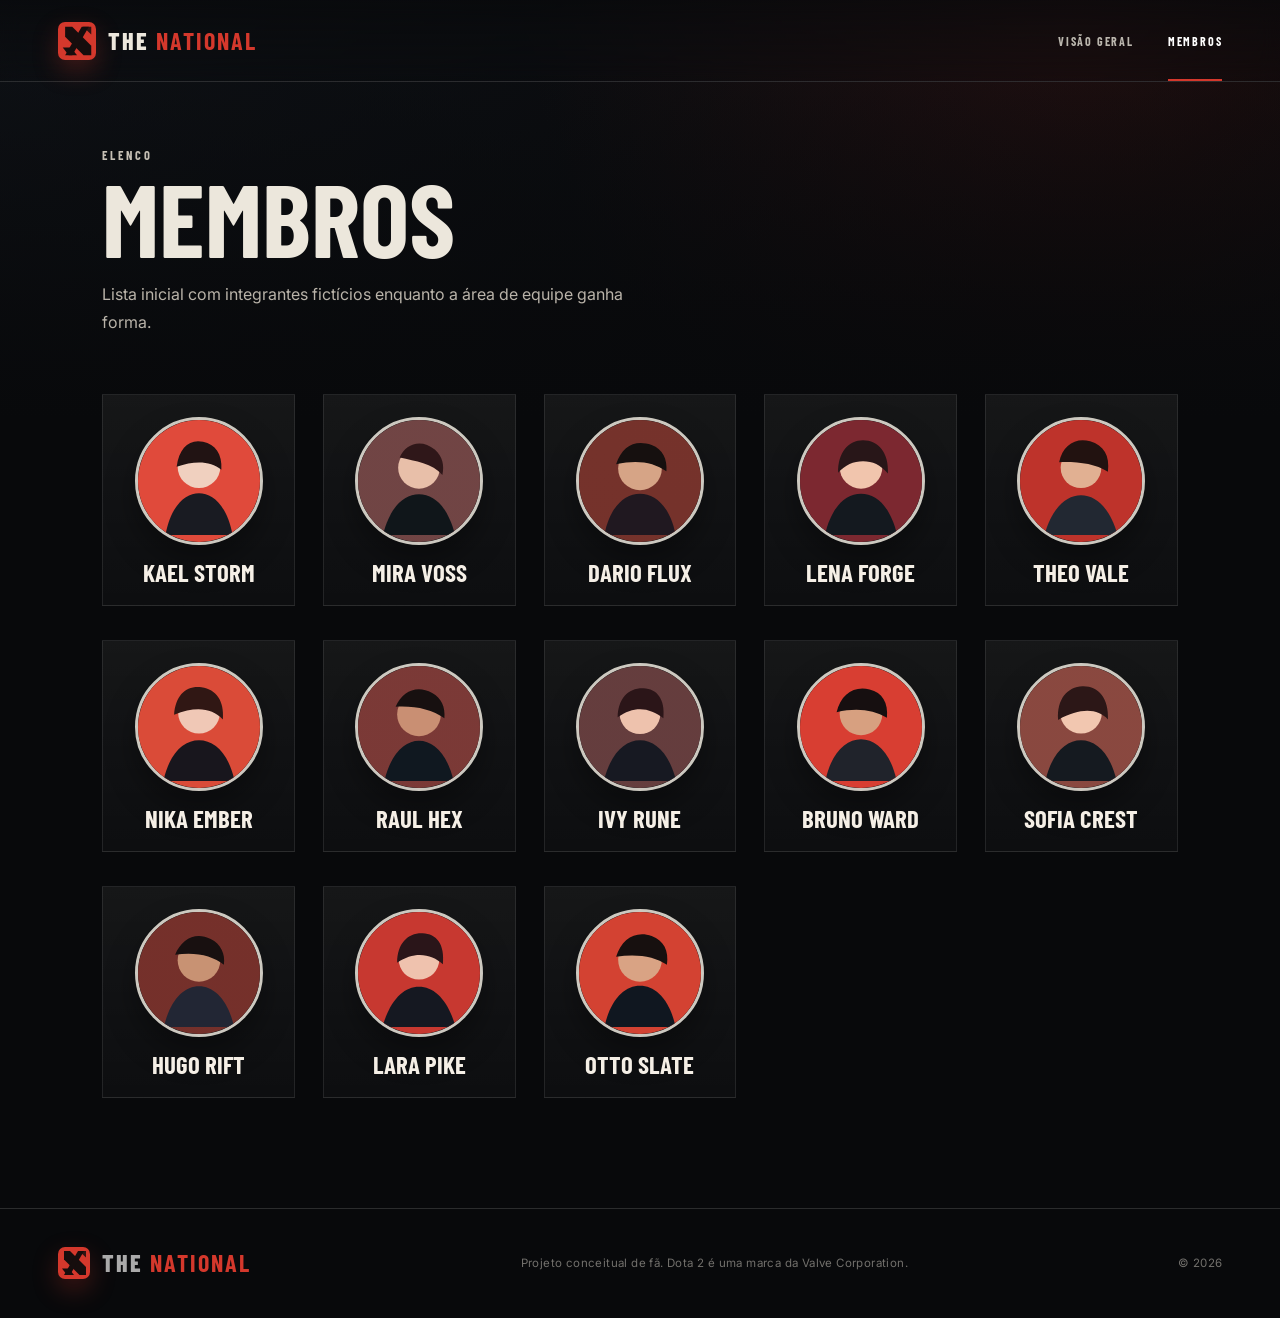
==== membros.html @ 0370a1d6 "feat: adiciona tela de membros" ====
<!doctype html>
<html lang="pt-BR">
<head>
  <meta charset="UTF-8" />
  <meta name="viewport" content="width=device-width, initial-scale=1.0" />
  <meta name="description" content="Membros da comunidade The National em Dota 2." />
  <title>Membros | The National</title>
  <link rel="icon" href="assets/dota-icon.svg" type="image/svg+xml" />
  <link rel="preconnect" href="https://fonts.googleapis.com">
  <link rel="preconnect" href="https://fonts.gstatic.com" crossorigin>
  <link href="https://fonts.googleapis.com/css2?family=Barlow+Condensed:ital,wght@0,600;0,700;0,800;1,700&family=Inter:wght@400;500;600&display=swap" rel="stylesheet">
  <link rel="stylesheet" href="styles.css" />
</head>
<body>
  <header class="site-header">
    <a class="brand" href="index.html" aria-label="The National - in&iacute;cio">
      <img class="brand-icon" src="assets/dota-icon.svg" alt="" />
      <span>The <b>National</b></span>
    </a>
    <button class="menu-toggle" aria-expanded="false" aria-controls="main-nav" aria-label="Abrir menu">
      <span></span><span></span>
    </button>
    <nav id="main-nav" aria-label="Navega&ccedil;&atilde;o principal">
      <a href="index.html">Vis&atilde;o Geral</a>
      <a class="active" href="membros.html">Membros</a>
    </nav>
  </header>

  <main>
    <section class="members-page">
      <div class="members-heading reveal">
        <p class="kicker">ELENCO</p>
        <h1>Membros</h1>
        <p>Lista inicial com integrantes fict&iacute;cios enquanto a &aacute;rea de equipe ganha forma.</p>
      </div>

      <div class="members-grid reveal" aria-label="Lista de membros">
        <article class="member-card">
          <img src="assets/member-01.svg" alt="Foto fict&iacute;cia de Kael Storm" />
          <h2>Kael Storm</h2>
        </article>
        <article class="member-card">
          <img src="assets/member-02.svg" alt="Foto fict&iacute;cia de Mira Voss" />
          <h2>Mira Voss</h2>
        </article>
        <article class="member-card">
          <img src="assets/member-03.svg" alt="Foto fict&iacute;cia de Dario Flux" />
          <h2>Dario Flux</h2>
        </article>
        <article class="member-card">
          <img src="assets/member-04.svg" alt="Foto fict&iacute;cia de Lena Forge" />
          <h2>Lena Forge</h2>
        </article>
        <article class="member-card">
          <img src="assets/member-05.svg" alt="Foto fict&iacute;cia de Theo Vale" />
          <h2>Theo Vale</h2>
        </article>
        <article class="member-card">
          <img src="assets/member-06.svg" alt="Foto fict&iacute;cia de Nika Ember" />
          <h2>Nika Ember</h2>
        </article>
        <article class="member-card">
          <img src="assets/member-07.svg" alt="Foto fict&iacute;cia de Raul Hex" />
          <h2>Raul Hex</h2>
        </article>
        <article class="member-card">
          <img src="assets/member-08.svg" alt="Foto fict&iacute;cia de Ivy Rune" />
          <h2>Ivy Rune</h2>
        </article>
        <article class="member-card">
          <img src="assets/member-09.svg" alt="Foto fict&iacute;cia de Bruno Ward" />
          <h2>Bruno Ward</h2>
        </article>
        <article class="member-card">
          <img src="assets/member-10.svg" alt="Foto fict&iacute;cia de Sofia Crest" />
          <h2>Sofia Crest</h2>
        </article>
        <article class="member-card">
          <img src="assets/member-11.svg" alt="Foto fict&iacute;cia de Hugo Rift" />
          <h2>Hugo Rift</h2>
        </article>
        <article class="member-card">
          <img src="assets/member-12.svg" alt="Foto fict&iacute;cia de Lara Pike" />
          <h2>Lara Pike</h2>
        </article>
        <article class="member-card">
          <img src="assets/member-13.svg" alt="Foto fict&iacute;cia de Otto Slate" />
          <h2>Otto Slate</h2>
        </article>
      </div>
    </section>
  </main>

  <footer>
    <a class="brand" href="index.html">
      <img class="brand-icon" src="assets/dota-icon.svg" alt="" />
      <span>The <b>National</b></span>
    </a>
    <p>Projeto conceitual de f&atilde;. Dota 2 &eacute; uma marca da Valve Corporation.</p>
    <p>&copy; 2026</p>
  </footer>

  <script src="script.js"></script>
</body>
</html>
---- styles.css ----
:root{
  --red:#d4382c;
  --ember:#ef5846;
  --ink:#08090b;
  --panel:#101217;
  --panel-2:#151922;
  --paper:#ece7dc;
  --muted:#9b9891;
  --line:rgba(255,255,255,.14);
  --teal:#31535a;
}

*{box-sizing:border-box}
html{scroll-behavior:smooth}
body{
  margin:0;
  min-height:100vh;
  background:var(--ink);
  color:var(--paper);
  font-family:Inter,Arial,sans-serif;
  overflow-x:hidden;
}
a{color:inherit;text-decoration:none}
button{font:inherit}

.site-header{
  position:absolute;
  z-index:10;
  top:0;
  left:0;
  width:100%;
  height:82px;
  display:flex;
  align-items:center;
  gap:42px;
  padding:0 4.5vw;
  border-bottom:1px solid var(--line);
  background:linear-gradient(180deg,rgba(8,9,11,.74),rgba(8,9,11,.18));
  backdrop-filter:blur(10px);
}
.brand{
  display:flex;
  align-items:center;
  gap:12px;
  font:800 1.5rem/1 "Barlow Condensed",sans-serif;
  letter-spacing:2px;
  text-transform:uppercase;
  white-space:nowrap;
}
.brand b{color:var(--red)}
.brand-icon{
  width:38px;
  height:38px;
  display:block;
  border-radius:7px;
  box-shadow:0 10px 26px rgba(212,56,44,.28);
}
.site-header nav{
  display:flex;
  align-items:center;
  gap:34px;
  height:100%;
  margin-left:auto;
}
.site-header nav a{
  position:relative;
  height:100%;
  display:grid;
  place-items:center;
  color:#bbb7ae;
  font:700 .75rem "Barlow Condensed",sans-serif;
  letter-spacing:1.8px;
  text-transform:uppercase;
}
.site-header nav a:hover,.site-header nav a.active{color:#fff}
.site-header nav a.active:after{
  content:"";
  position:absolute;
  left:0;
  right:0;
  bottom:0;
  height:2px;
  background:var(--red);
}
.menu-toggle{
  display:none;
  margin-left:auto;
  padding:10px;
  border:0;
  background:none;
  color:white;
  cursor:pointer;
}
.menu-toggle span{
  display:block;
  width:24px;
  height:1px;
  background:white;
}
.menu-toggle span+span{margin-top:6px}

.hero{
  position:relative;
  min-height:760px;
  height:100vh;
  display:flex;
  align-items:center;
  padding:110px 8vw 92px;
  overflow:hidden;
}
.hero-bg{
  position:absolute;
  inset:0;
  background:
    linear-gradient(90deg,rgba(6,7,9,.42),rgba(6,7,9,.05) 58%),
    linear-gradient(0deg,#08090b 0%,rgba(8,9,11,0) 28%),
    url("assets/arena-hero.png") center/cover no-repeat;
  transform:scale(1.02);
  animation:arrival 1.2s ease-out both;
}
.hero:after{
  content:"";
  position:absolute;
  inset:0;
  background:radial-gradient(circle at 75% 62%,rgba(49,83,90,.1),rgba(5,6,8,.78) 72%);
  pointer-events:none;
}
.hero-content{
  position:relative;
  z-index:2;
  max-width:660px;
}
.eyebrow,.kicker{
  margin:0;
  color:#c6c0b5;
  font:700 .78rem "Barlow Condensed",sans-serif;
  letter-spacing:3px;
  text-transform:uppercase;
}
.eyebrow{
  display:flex;
  align-items:center;
  gap:12px;
  margin-bottom:22px;
}
.eyebrow span{
  width:36px;
  height:2px;
  background:var(--red);
}
h1,h2,h3{margin:0;font-family:"Barlow Condensed",sans-serif}
.hero h1{
  font-size:8rem;
  line-height:.82;
  letter-spacing:0;
  font-weight:800;
  text-shadow:0 5px 30px #000;
  text-transform:uppercase;
}
.hero h1 em,.overview-panel h2 em{
  color:transparent;
  font-style:italic;
  -webkit-text-stroke:1.5px #d1c9bc;
}
.hero-content>p{
  max-width:520px;
  margin:30px 0;
  color:#bab4aa;
  font-size:1rem;
  line-height:1.75;
}
.hero-actions{
  display:flex;
  align-items:center;
  gap:20px;
}
.btn-primary{
  min-width:210px;
  display:inline-flex;
  align-items:center;
  justify-content:space-between;
  gap:28px;
  padding:18px 22px;
  background:var(--red);
  color:white;
  box-shadow:0 10px 40px rgba(212,56,44,.2);
  font:700 .84rem "Barlow Condensed",sans-serif;
  letter-spacing:1.7px;
  text-transform:uppercase;
  transition:transform .2s ease,background .2s ease;
}
.btn-primary:hover{
  background:var(--ember);
  transform:translateY(-2px);
}
.btn-primary span{font-size:1.25rem}
.hero-meta{
  position:absolute;
  z-index:2;
  right:4.5vw;
  bottom:34px;
  display:flex;
  gap:50px;
}
.hero-meta div{
  min-width:110px;
  border-left:1px solid var(--line);
  padding-left:14px;
}
.hero-meta small,.hero-meta strong{display:block}
.hero-meta small{
  margin-bottom:6px;
  color:#777;
  font-size:.5rem;
  letter-spacing:2px;
}
.hero-meta strong{
  font:700 .72rem "Barlow Condensed",sans-serif;
  letter-spacing:1.3px;
}

.overview-panel{
  padding:110px 8vw 130px;
  background:
    linear-gradient(180deg,#0b0c0f,#101217),
    var(--panel);
}
.section-number{
  display:flex;
  align-items:center;
  gap:12px;
  margin-bottom:30px;
  color:var(--red);
  font:700 .72rem "Barlow Condensed",sans-serif;
  letter-spacing:2px;
}
.section-number span{
  width:45px;
  height:1px;
  background:#444;
}
.overview-copy{
  display:grid;
  grid-template-columns:1.05fr .8fr;
  gap:6vw;
  align-items:end;
}
.overview-copy .kicker{grid-column:1/-1}
.overview-panel h2{
  font-size:5.9rem;
  line-height:.88;
  letter-spacing:0;
  text-transform:uppercase;
}
.overview-copy>p:last-child{
  max-width:520px;
  color:var(--muted);
  line-height:1.8;
}
.overview-grid{
  display:grid;
  grid-template-columns:repeat(2,minmax(0,1fr));
  gap:1px;
  margin-top:70px;
  border:1px solid #24262b;
  background:#24262b;
}
.overview-grid article{
  min-height:210px;
  padding:34px;
  background:#111319;
}
.overview-grid small{
  color:#74757b;
  font:700 .6rem "Barlow Condensed",sans-serif;
  letter-spacing:2px;
}
.overview-grid h3{
  margin:36px 0 10px;
  font-size:2rem;
  text-transform:uppercase;
}
.overview-grid p{
  max-width:380px;
  margin:0;
  color:#8d8e92;
  line-height:1.7;
}

.members-page{
  min-height:calc(100vh - 110px);
  padding:148px 8vw 110px;
  background:
    linear-gradient(180deg,rgba(8,9,11,.28),#08090b 420px),
    radial-gradient(circle at 84% 0%,rgba(212,56,44,.18),transparent 34%),
    linear-gradient(135deg,#11151b,#08090b 54%,#111716);
}
.members-heading{
  max-width:720px;
  margin-bottom:58px;
}
.members-heading h1{
  margin-top:8px;
  font-size:6.5rem;
  line-height:.9;
  letter-spacing:0;
  text-transform:uppercase;
}
.members-heading>p:last-child{
  max-width:560px;
  color:#b9b3a9;
  line-height:1.75;
}
.members-grid{
  display:grid;
  grid-template-columns:repeat(5,minmax(140px,1fr));
  gap:34px 28px;
}
.member-card{
  min-width:0;
  display:grid;
  justify-items:center;
  align-content:start;
  gap:14px;
  padding:22px 14px 20px;
  border:1px solid rgba(255,255,255,.09);
  background:linear-gradient(180deg,rgba(255,255,255,.055),rgba(255,255,255,.018));
}
.member-card img{
  width:128px;
  aspect-ratio:1;
  border-radius:50%;
  display:block;
  object-fit:cover;
  border:3px solid rgba(236,231,220,.86);
  box-shadow:0 16px 30px rgba(0,0,0,.34);
}
.member-card h2{
  max-width:100%;
  color:#f5efe6;
  font-size:1.55rem;
  line-height:1.05;
  letter-spacing:0;
  text-align:center;
  text-transform:uppercase;
  overflow-wrap:anywhere;
}

footer{
  min-height:110px;
  display:flex;
  align-items:center;
  justify-content:space-between;
  gap:22px;
  padding:30px 4.5vw;
  border-top:1px solid var(--line);
  background:#08090b;
  color:#72706c;
  font-size:.72rem;
  letter-spacing:.4px;
}
footer p{margin:0}
footer .brand{color:#aaa}
footer .brand-icon{width:32px;height:32px}

.reveal{
  opacity:0;
  transform:translateY(26px);
  transition:opacity .7s ease,transform .7s ease;
}
.reveal.visible{
  opacity:1;
  transform:none;
}

@keyframes arrival{
  from{opacity:0;transform:scale(1.07)}
  to{opacity:1;transform:scale(1.02)}
}

@media(max-width:1100px){
  .members-grid{grid-template-columns:repeat(4,minmax(140px,1fr))}
  .hero h1{font-size:6.5rem}
  .overview-panel h2,.members-heading h1{font-size:5.4rem}
}

@media(max-width:850px){
  .site-header{
    height:70px;
    padding:0 22px;
  }
  .site-header nav{
    position:absolute;
    top:70px;
    left:0;
    right:0;
    height:auto;
    display:none;
    flex-direction:column;
    align-items:stretch;
    gap:0;
    margin:0;
    padding:12px 22px 20px;
    background:#0b0c0f;
    border-bottom:1px solid var(--line);
  }
  .site-header nav.open{display:flex}
  .site-header nav a{
    height:52px;
    display:flex;
  }
  .site-header nav a.active:after{display:none}
  .menu-toggle{
    display:block;
  }
  .hero{
    min-height:720px;
    height:auto;
    padding:112px 24px 84px;
  }
  .hero-bg{
    opacity:.78;
    background-position:62% center;
  }
  .hero h1{font-size:5.4rem}
  .hero-meta{display:none}
  .overview-panel{padding:88px 24px}
  .overview-copy{grid-template-columns:1fr}
  .overview-panel h2,.members-heading h1{font-size:4.5rem}
  .overview-grid{grid-template-columns:1fr;margin-top:48px}
  .members-page{padding:126px 24px 88px}
  .members-grid{grid-template-columns:repeat(3,minmax(120px,1fr));gap:24px 18px}
  .member-card img{width:112px}
  footer{
    flex-wrap:wrap;
    padding:34px 24px;
  }
}

@media(max-width:560px){
  .brand{font-size:1.28rem}
  .brand-icon{width:34px;height:34px}
  .hero h1{font-size:4.25rem}
  .hero-content>p{font-size:.95rem}
  .btn-primary{width:100%}
  .overview-panel h2,.members-heading h1{font-size:3.5rem}
  .overview-grid article{padding:28px}
  .members-grid{grid-template-columns:repeat(2,minmax(0,1fr));gap:20px 14px}
  .member-card{padding:18px 10px}
  .member-card img{width:min(110px,34vw)}
  .member-card h2{font-size:1.25rem}
}

@media(prefers-reduced-motion:reduce){
  html{scroll-behavior:auto}
  .hero-bg{animation:none}
  .reveal{opacity:1;transform:none;transition:none}
}
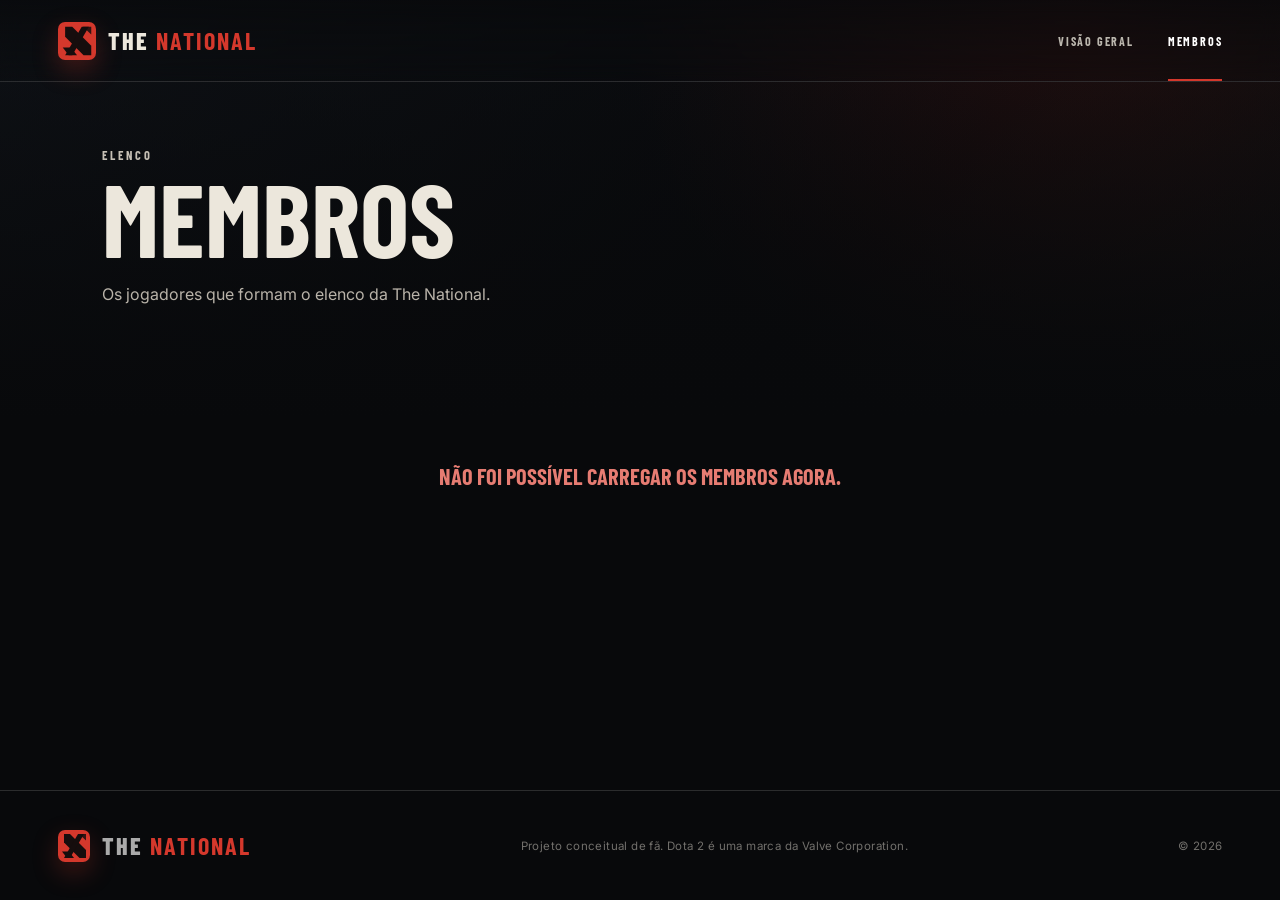
==== commit 61e0c378: "feat: carrega membros pela OpenDota" ====
--- a/membros.html
+++ b/membros.html
@@ -31,62 +31,11 @@
       <div class="members-heading reveal">
         <p class="kicker">ELENCO</p>
         <h1>Membros</h1>
-        <p>Lista inicial com integrantes fict&iacute;cios enquanto a &aacute;rea de equipe ganha forma.</p>
+        <p>Os jogadores que formam o elenco da The National.</p>
       </div>
 
-      <div class="members-grid reveal" aria-label="Lista de membros">
-        <article class="member-card">
-          <img src="assets/member-01.svg" alt="Foto fict&iacute;cia de Kael Storm" />
-          <h2>Kael Storm</h2>
-        </article>
-        <article class="member-card">
-          <img src="assets/member-02.svg" alt="Foto fict&iacute;cia de Mira Voss" />
-          <h2>Mira Voss</h2>
-        </article>
-        <article class="member-card">
-          <img src="assets/member-03.svg" alt="Foto fict&iacute;cia de Dario Flux" />
-          <h2>Dario Flux</h2>
-        </article>
-        <article class="member-card">
-          <img src="assets/member-04.svg" alt="Foto fict&iacute;cia de Lena Forge" />
-          <h2>Lena Forge</h2>
-        </article>
-        <article class="member-card">
-          <img src="assets/member-05.svg" alt="Foto fict&iacute;cia de Theo Vale" />
-          <h2>Theo Vale</h2>
-        </article>
-        <article class="member-card">
-          <img src="assets/member-06.svg" alt="Foto fict&iacute;cia de Nika Ember" />
-          <h2>Nika Ember</h2>
-        </article>
-        <article class="member-card">
-          <img src="assets/member-07.svg" alt="Foto fict&iacute;cia de Raul Hex" />
-          <h2>Raul Hex</h2>
-        </article>
-        <article class="member-card">
-          <img src="assets/member-08.svg" alt="Foto fict&iacute;cia de Ivy Rune" />
-          <h2>Ivy Rune</h2>
-        </article>
-        <article class="member-card">
-          <img src="assets/member-09.svg" alt="Foto fict&iacute;cia de Bruno Ward" />
-          <h2>Bruno Ward</h2>
-        </article>
-        <article class="member-card">
-          <img src="assets/member-10.svg" alt="Foto fict&iacute;cia de Sofia Crest" />
-          <h2>Sofia Crest</h2>
-        </article>
-        <article class="member-card">
-          <img src="assets/member-11.svg" alt="Foto fict&iacute;cia de Hugo Rift" />
-          <h2>Hugo Rift</h2>
-        </article>
-        <article class="member-card">
-          <img src="assets/member-12.svg" alt="Foto fict&iacute;cia de Lara Pike" />
-          <h2>Lara Pike</h2>
-        </article>
-        <article class="member-card">
-          <img src="assets/member-13.svg" alt="Foto fict&iacute;cia de Otto Slate" />
-          <h2>Otto Slate</h2>
-        </article>
+      <div class="members-grid reveal" data-members-grid aria-label="Lista de membros" aria-busy="true">
+        <p class="members-status" data-members-status role="status">Carregando perfis...</p>
       </div>
     </section>
   </main>
--- a/styles.css
+++ b/styles.css
@@ -316,6 +316,19 @@
   grid-template-columns:repeat(5,minmax(140px,1fr));
   gap:34px 28px;
 }
+.members-status{
+  grid-column:1/-1;
+  min-height:220px;
+  display:grid;
+  place-items:center;
+  margin:0;
+  color:#b9b3a9;
+  font-family:'Barlow Condensed',sans-serif;
+  font-size:1.4rem;
+  font-weight:700;
+  text-transform:uppercase;
+}
+.members-status-error{color:#e67c72}
 .member-card{
   min-width:0;
   display:grid;
@@ -334,6 +347,11 @@
   object-fit:cover;
   border:3px solid rgba(236,231,220,.86);
   box-shadow:0 16px 30px rgba(0,0,0,.34);
+}
+.member-card img.avatar-fallback{
+  padding:28px;
+  object-fit:contain;
+  background:#17191d;
 }
 .member-card h2{
   max-width:100%;
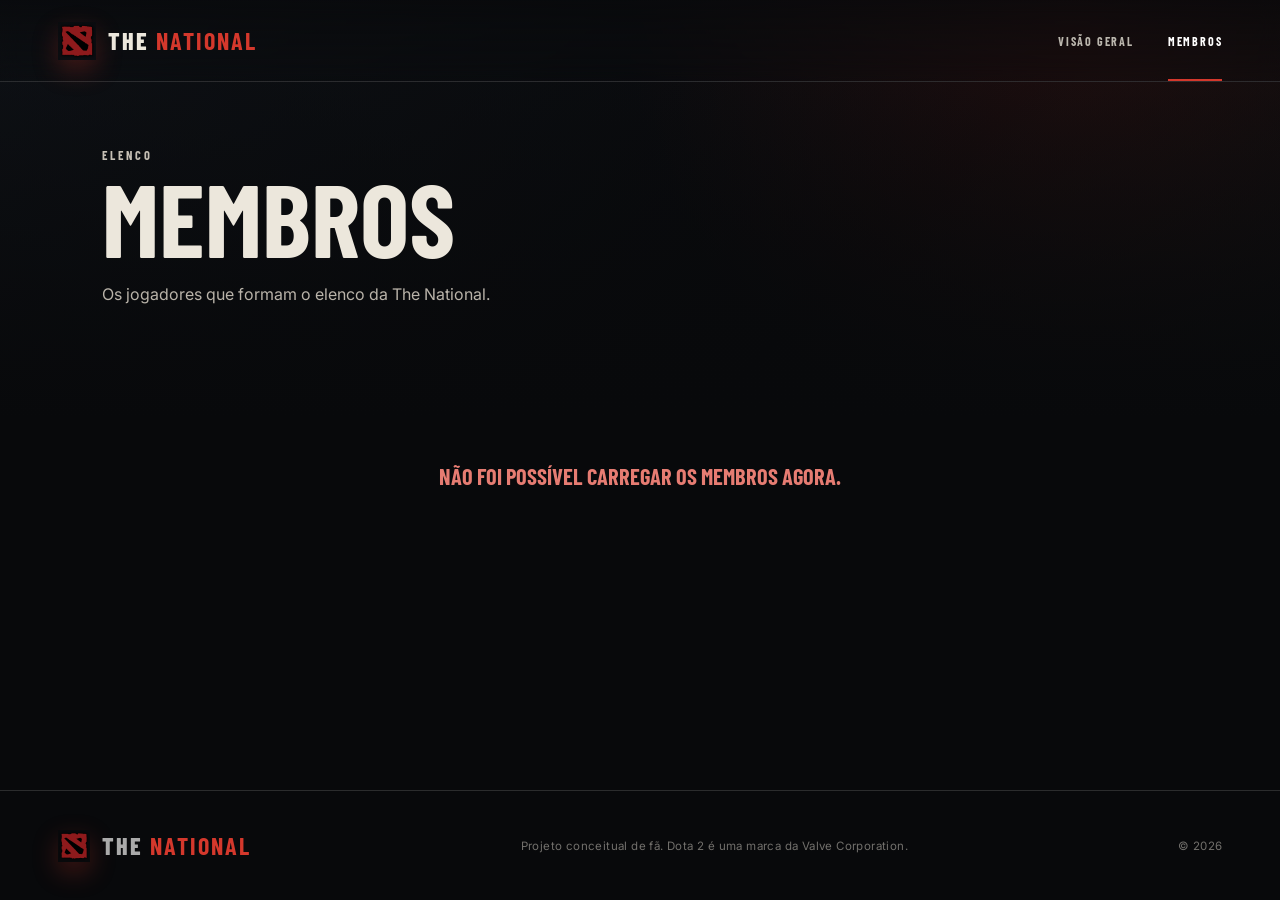
==== commit 79a368ac: "fix: ajusta icone e perfis dos membros" ====
--- a/membros.html
+++ b/membros.html
@@ -5,7 +5,7 @@
   <meta name="viewport" content="width=device-width, initial-scale=1.0" />
   <meta name="description" content="Membros da comunidade The National em Dota 2." />
   <title>Membros | The National</title>
-  <link rel="icon" href="assets/dota-icon.svg" type="image/svg+xml" />
+  <link rel="icon" href="assets/icone-dota-2.png" type="image/png" />
   <link rel="preconnect" href="https://fonts.googleapis.com">
   <link rel="preconnect" href="https://fonts.gstatic.com" crossorigin>
   <link href="https://fonts.googleapis.com/css2?family=Barlow+Condensed:ital,wght@0,600;0,700;0,800;1,700&family=Inter:wght@400;500;600&display=swap" rel="stylesheet">
@@ -14,7 +14,7 @@
 <body>
   <header class="site-header">
     <a class="brand" href="index.html" aria-label="The National - in&iacute;cio">
-      <img class="brand-icon" src="assets/dota-icon.svg" alt="" />
+      <img class="brand-icon" src="assets/icone-dota-2.png" alt="" />
       <span>The <b>National</b></span>
     </a>
     <button class="menu-toggle" aria-expanded="false" aria-controls="main-nav" aria-label="Abrir menu">
@@ -42,7 +42,7 @@
 
   <footer>
     <a class="brand" href="index.html">
-      <img class="brand-icon" src="assets/dota-icon.svg" alt="" />
+      <img class="brand-icon" src="assets/icone-dota-2.png" alt="" />
       <span>The <b>National</b></span>
     </a>
     <p>Projeto conceitual de f&atilde;. Dota 2 &eacute; uma marca da Valve Corporation.</p>
--- a/styles.css
+++ b/styles.css
@@ -52,7 +52,7 @@
   width:38px;
   height:38px;
   display:block;
-  border-radius:7px;
+  object-fit:contain;
   box-shadow:0 10px 26px rgba(212,56,44,.28);
 }
 .site-header nav{
@@ -341,10 +341,9 @@
 }
 .member-card img{
   width:128px;
-  aspect-ratio:1;
-  border-radius:50%;
+  height:auto;
+  border-radius:4px;
   display:block;
-  object-fit:cover;
   border:3px solid rgba(236,231,220,.86);
   box-shadow:0 16px 30px rgba(0,0,0,.34);
 }
@@ -360,7 +359,6 @@
   line-height:1.05;
   letter-spacing:0;
   text-align:center;
-  text-transform:uppercase;
   overflow-wrap:anywhere;
 }
 
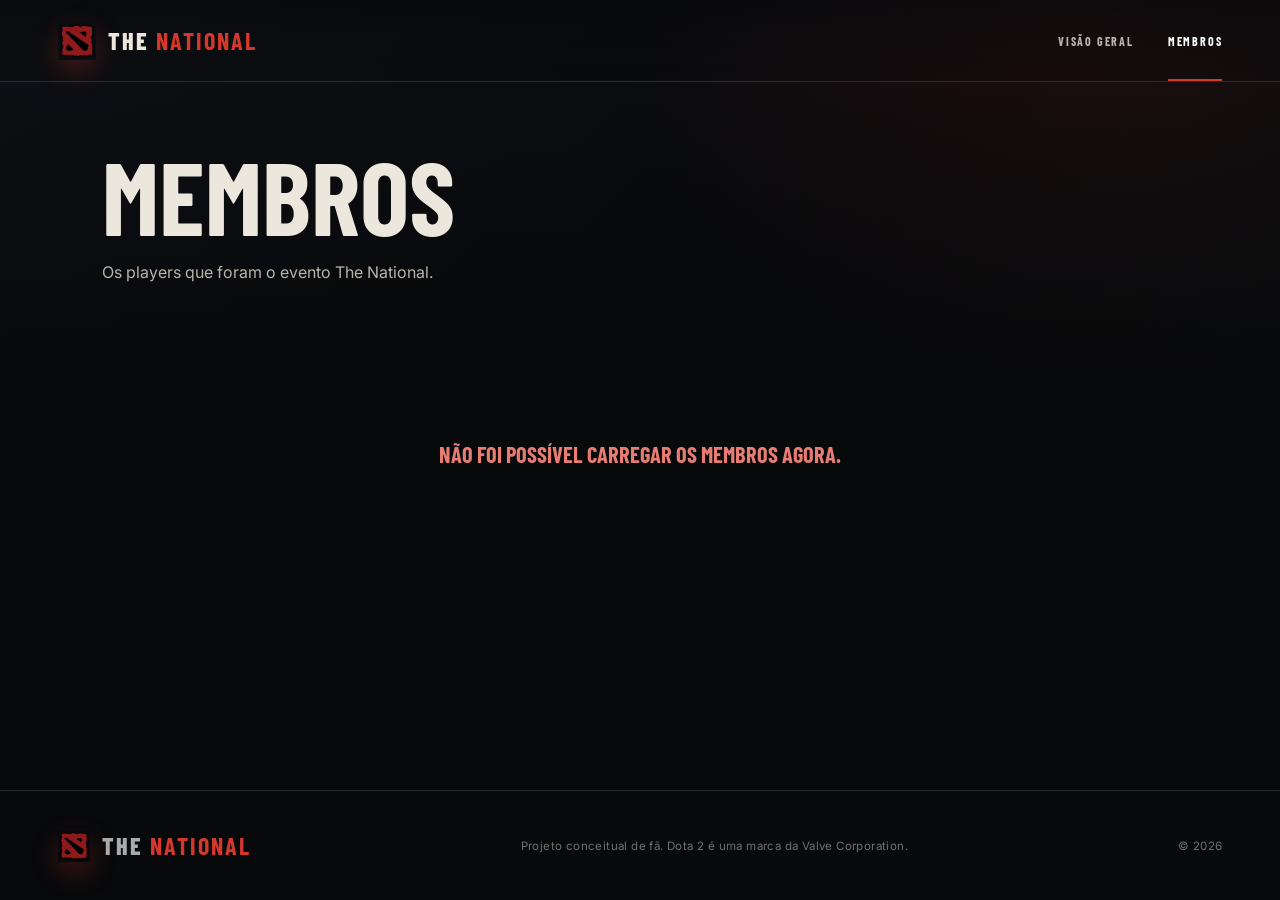
==== commit 1ae26798: "feat: adiciona contagem regressiva ao evento" ====
--- a/membros.html
+++ b/membros.html
@@ -29,13 +29,12 @@
   <main>
     <section class="members-page">
       <div class="members-heading reveal">
-        <p class="kicker">ELENCO</p>
         <h1>Membros</h1>
-        <p>Os jogadores que formam o elenco da The National.</p>
+        <p>Os players que foram o evento The National.</p>
       </div>
 
       <div class="members-grid reveal" data-members-grid aria-label="Lista de membros" aria-busy="true">
-        <p class="members-status" data-members-status role="status">Carregando perfis...</p>
+        <p class="members-status" role="status">Carregando perfis...</p>
       </div>
     </section>
   </main>
--- a/styles.css
+++ b/styles.css
@@ -2,12 +2,9 @@
   --red:#d4382c;
   --ember:#ef5846;
   --ink:#08090b;
-  --panel:#101217;
-  --panel-2:#151922;
   --paper:#ece7dc;
   --muted:#9b9891;
   --line:rgba(255,255,255,.14);
-  --teal:#31535a;
 }
 
 *{box-sizing:border-box}
@@ -102,7 +99,8 @@
 .hero{
   position:relative;
   min-height:760px;
-  height:100vh;
+  height:calc(100vh - 56px);
+  max-height:900px;
   display:flex;
   align-items:center;
   padding:110px 8vw 92px;
@@ -112,9 +110,9 @@
   position:absolute;
   inset:0;
   background:
-    linear-gradient(90deg,rgba(6,7,9,.42),rgba(6,7,9,.05) 58%),
-    linear-gradient(0deg,#08090b 0%,rgba(8,9,11,0) 28%),
-    url("assets/arena-hero.png") center/cover no-repeat;
+    linear-gradient(90deg,rgba(6,7,9,.74),rgba(6,7,9,.12) 62%),
+    linear-gradient(0deg,#08090b 0%,rgba(8,9,11,0) 30%),
+    url("assets/dota2-imagem-fundo.jpg") center/cover no-repeat;
   transform:scale(1.02);
   animation:arrival 1.2s ease-out both;
 }
@@ -122,57 +120,34 @@
   content:"";
   position:absolute;
   inset:0;
-  background:radial-gradient(circle at 75% 62%,rgba(49,83,90,.1),rgba(5,6,8,.78) 72%);
+  background:linear-gradient(180deg,rgba(4,5,7,.08),rgba(4,5,7,.22));
   pointer-events:none;
 }
 .hero-content{
   position:relative;
   z-index:2;
-  max-width:660px;
-}
-.eyebrow,.kicker{
-  margin:0;
-  color:#c6c0b5;
-  font:700 .78rem "Barlow Condensed",sans-serif;
-  letter-spacing:3px;
-  text-transform:uppercase;
-}
-.eyebrow{
-  display:flex;
-  align-items:center;
-  gap:12px;
-  margin-bottom:22px;
-}
-.eyebrow span{
-  width:36px;
-  height:2px;
-  background:var(--red);
-}
-h1,h2,h3{margin:0;font-family:"Barlow Condensed",sans-serif}
+  max-width:1100px;
+}
+h1,h2{margin:0;font-family:"Barlow Condensed",sans-serif}
 .hero h1{
   font-size:8rem;
-  line-height:.82;
+  line-height:.9;
   letter-spacing:0;
   font-weight:800;
   text-shadow:0 5px 30px #000;
   text-transform:uppercase;
-}
-.hero h1 em,.overview-panel h2 em{
+  white-space:nowrap;
+}
+.hero h1 em{
   color:transparent;
   font-style:italic;
   -webkit-text-stroke:1.5px #d1c9bc;
 }
-.hero-content>p{
-  max-width:520px;
-  margin:30px 0;
-  color:#bab4aa;
-  font-size:1rem;
-  line-height:1.75;
-}
 .hero-actions{
   display:flex;
   align-items:center;
   gap:20px;
+  margin-top:34px;
 }
 .btn-primary{
   min-width:210px;
@@ -194,97 +169,54 @@
   transform:translateY(-2px);
 }
 .btn-primary span{font-size:1.25rem}
-.hero-meta{
-  position:absolute;
-  z-index:2;
-  right:4.5vw;
-  bottom:34px;
-  display:flex;
-  gap:50px;
-}
-.hero-meta div{
-  min-width:110px;
+.countdown-section{
+  padding:104px 8vw 118px;
+  background:linear-gradient(180deg,#0b0c0f,#111319);
+}
+.countdown-heading{
+  display:flex;
+  align-items:end;
+  justify-content:space-between;
+  gap:32px;
+  padding-bottom:34px;
+  border-bottom:1px solid var(--line);
+}
+.countdown-heading p{
+  margin:0;
+  color:var(--red);
+  font:700 .75rem "Barlow Condensed",sans-serif;
+  letter-spacing:2px;
+}
+.countdown-heading h2{
+  font-size:3.5rem;
+  line-height:1;
+  text-align:right;
+  text-transform:uppercase;
+}
+.countdown{
+  display:grid;
+  grid-template-columns:repeat(5,minmax(0,1fr));
+  margin-top:52px;
+}
+.countdown-unit{
+  min-width:0;
+  padding:10px 28px 12px;
   border-left:1px solid var(--line);
-  padding-left:14px;
-}
-.hero-meta small,.hero-meta strong{display:block}
-.hero-meta small{
-  margin-bottom:6px;
-  color:#777;
-  font-size:.5rem;
+}
+.countdown-unit:last-child{border-right:1px solid var(--line)}
+.countdown-unit strong,
+.countdown-unit span{display:block}
+.countdown-unit strong{
+  color:var(--paper);
+  font:800 5.5rem/.9 "Barlow Condensed",sans-serif;
+  font-variant-numeric:tabular-nums;
+}
+.countdown-unit span{
+  margin-top:16px;
+  color:var(--muted);
+  font:700 .7rem "Barlow Condensed",sans-serif;
   letter-spacing:2px;
-}
-.hero-meta strong{
-  font:700 .72rem "Barlow Condensed",sans-serif;
-  letter-spacing:1.3px;
-}
-
-.overview-panel{
-  padding:110px 8vw 130px;
-  background:
-    linear-gradient(180deg,#0b0c0f,#101217),
-    var(--panel);
-}
-.section-number{
-  display:flex;
-  align-items:center;
-  gap:12px;
-  margin-bottom:30px;
-  color:var(--red);
-  font:700 .72rem "Barlow Condensed",sans-serif;
-  letter-spacing:2px;
-}
-.section-number span{
-  width:45px;
-  height:1px;
-  background:#444;
-}
-.overview-copy{
-  display:grid;
-  grid-template-columns:1.05fr .8fr;
-  gap:6vw;
-  align-items:end;
-}
-.overview-copy .kicker{grid-column:1/-1}
-.overview-panel h2{
-  font-size:5.9rem;
-  line-height:.88;
-  letter-spacing:0;
-  text-transform:uppercase;
-}
-.overview-copy>p:last-child{
-  max-width:520px;
-  color:var(--muted);
-  line-height:1.8;
-}
-.overview-grid{
-  display:grid;
-  grid-template-columns:repeat(2,minmax(0,1fr));
-  gap:1px;
-  margin-top:70px;
-  border:1px solid #24262b;
-  background:#24262b;
-}
-.overview-grid article{
-  min-height:210px;
-  padding:34px;
-  background:#111319;
-}
-.overview-grid small{
-  color:#74757b;
-  font:700 .6rem "Barlow Condensed",sans-serif;
-  letter-spacing:2px;
-}
-.overview-grid h3{
-  margin:36px 0 10px;
-  font-size:2rem;
-  text-transform:uppercase;
-}
-.overview-grid p{
-  max-width:380px;
-  margin:0;
-  color:#8d8e92;
-  line-height:1.7;
+  text-transform:uppercase;
 }
 
 .members-page{
@@ -300,7 +232,6 @@
   margin-bottom:58px;
 }
 .members-heading h1{
-  margin-top:8px;
   font-size:6.5rem;
   line-height:.9;
   letter-spacing:0;
@@ -397,7 +328,9 @@
 @media(max-width:1100px){
   .members-grid{grid-template-columns:repeat(4,minmax(140px,1fr))}
   .hero h1{font-size:6.5rem}
-  .overview-panel h2,.members-heading h1{font-size:5.4rem}
+  .countdown-unit{padding-inline:20px}
+  .countdown-unit strong{font-size:4.5rem}
+  .members-heading h1{font-size:5.4rem}
 }
 
 @media(max-width:850px){
@@ -439,11 +372,12 @@
     background-position:62% center;
   }
   .hero h1{font-size:5.4rem}
-  .hero-meta{display:none}
-  .overview-panel{padding:88px 24px}
-  .overview-copy{grid-template-columns:1fr}
-  .overview-panel h2,.members-heading h1{font-size:4.5rem}
-  .overview-grid{grid-template-columns:1fr;margin-top:48px}
+  .countdown-section{padding:88px 24px 96px}
+  .countdown-heading{align-items:start;flex-direction:column}
+  .countdown-heading h2{text-align:left}
+  .countdown-unit{padding-inline:12px}
+  .countdown-unit strong{font-size:3.6rem}
+  .members-heading h1{font-size:4.5rem}
   .members-page{padding:126px 24px 88px}
   .members-grid{grid-template-columns:repeat(3,minmax(120px,1fr));gap:24px 18px}
   .member-card img{width:112px}
@@ -456,17 +390,25 @@
 @media(max-width:560px){
   .brand{font-size:1.28rem}
   .brand-icon{width:34px;height:34px}
-  .hero h1{font-size:4.25rem}
-  .hero-content>p{font-size:.95rem}
+  .hero h1{font-size:3.25rem}
   .btn-primary{width:100%}
-  .overview-panel h2,.members-heading h1{font-size:3.5rem}
-  .overview-grid article{padding:28px}
+  .countdown-heading h2{font-size:2.7rem}
+  .countdown{margin-top:40px}
+  .countdown-unit{padding-inline:6px}
+  .countdown-unit strong{font-size:2.55rem}
+  .countdown-unit span{font-size:.58rem;letter-spacing:1px}
+  .members-heading h1{font-size:3.5rem}
   .members-grid{grid-template-columns:repeat(2,minmax(0,1fr));gap:20px 14px}
   .member-card{padding:18px 10px}
   .member-card img{width:min(110px,34vw)}
   .member-card h2{font-size:1.25rem}
 }
 
+@media(max-width:380px){
+  .hero h1{font-size:2.6rem}
+  .countdown-unit strong{font-size:2.2rem}
+}
+
 @media(prefers-reduced-motion:reduce){
   html{scroll-behavior:auto}
   .hero-bg{animation:none}
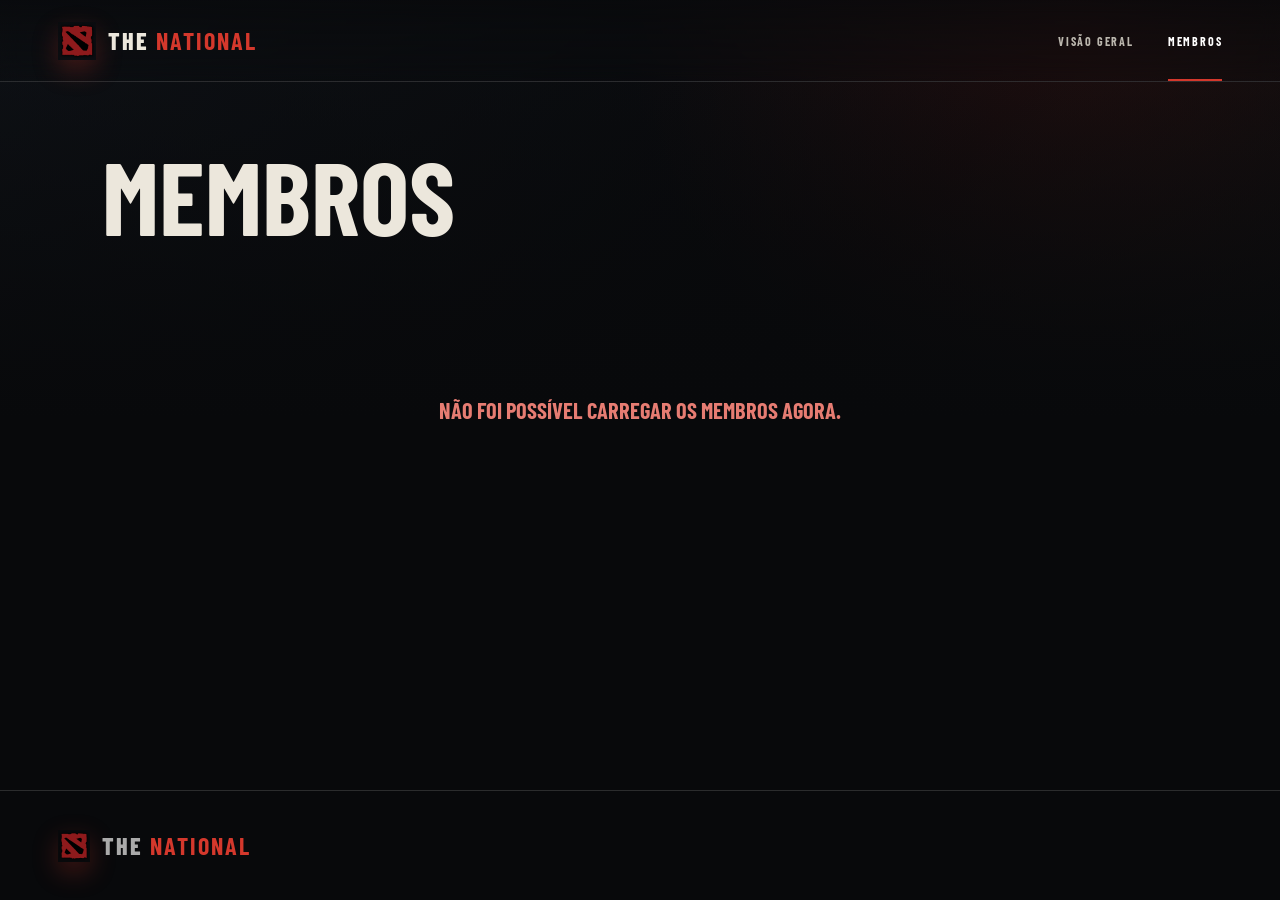
==== commit 26b09fe5: "chore: remove textos informativos" ====
--- a/membros.html
+++ b/membros.html
@@ -30,7 +30,6 @@
     <section class="members-page">
       <div class="members-heading reveal">
         <h1>Membros</h1>
-        <p>Os players que foram o evento The National.</p>
       </div>
 
       <div class="members-grid reveal" data-members-grid aria-label="Lista de membros" aria-busy="true">
@@ -44,8 +43,6 @@
       <img class="brand-icon" src="assets/icone-dota-2.png" alt="" />
       <span>The <b>National</b></span>
     </a>
-    <p>Projeto conceitual de f&atilde;. Dota 2 &eacute; uma marca da Valve Corporation.</p>
-    <p>&copy; 2026</p>
   </footer>
 
   <script src="script.js"></script>
--- a/styles.css
+++ b/styles.css
@@ -236,11 +236,6 @@
   line-height:.9;
   letter-spacing:0;
   text-transform:uppercase;
-}
-.members-heading>p:last-child{
-  max-width:560px;
-  color:#b9b3a9;
-  line-height:1.75;
 }
 .members-grid{
   display:grid;
@@ -297,16 +292,10 @@
   min-height:110px;
   display:flex;
   align-items:center;
-  justify-content:space-between;
-  gap:22px;
   padding:30px 4.5vw;
   border-top:1px solid var(--line);
   background:#08090b;
-  color:#72706c;
-  font-size:.72rem;
-  letter-spacing:.4px;
-}
-footer p{margin:0}
+}
 footer .brand{color:#aaa}
 footer .brand-icon{width:32px;height:32px}
 
@@ -382,7 +371,6 @@
   .members-grid{grid-template-columns:repeat(3,minmax(120px,1fr));gap:24px 18px}
   .member-card img{width:112px}
   footer{
-    flex-wrap:wrap;
     padding:34px 24px;
   }
 }
